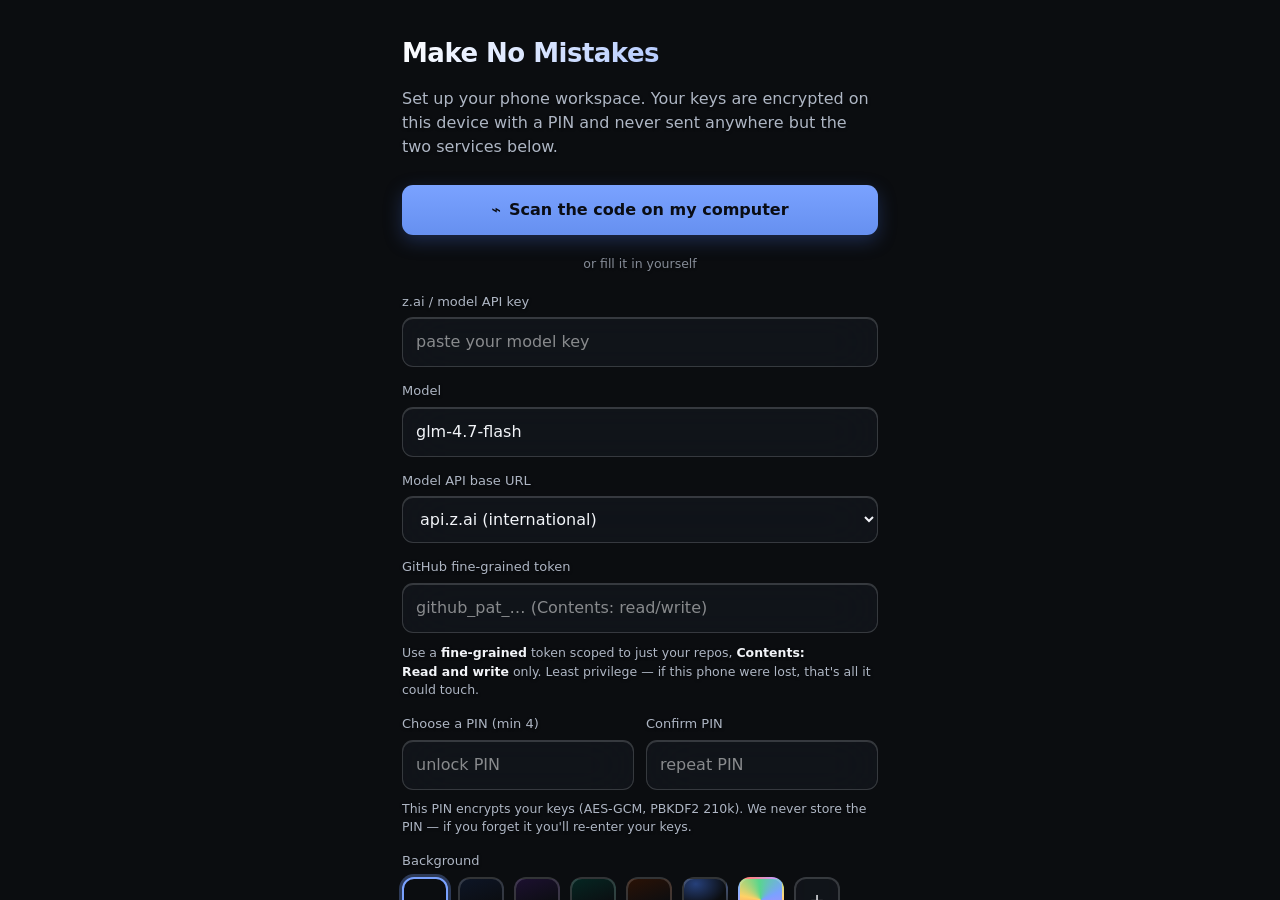
==== mobile/index.html @ 7c1af910 "Voice on the phone, where typing is worst The phone was the one device with no voice mode at all, an" ====
<!DOCTYPE html>
<html lang="en">
<head>
  <meta charset="utf-8" />
  <meta name="viewport" content="width=device-width, initial-scale=1, viewport-fit=cover, maximum-scale=1" />
  <!-- No theme-color: it tints the home-indicator strip a solid dark colour,
       which reads as a bar at the very bottom. Letting it default keeps that
       area transparent so the wallpaper/content shows there. -->
  <!-- Installed (standalone) on iOS: make the status bar transparent so the
       wallpaper flows under the Dynamic Island instead of leaving a dark bar.
       The top bar's own glass (with safe-area padding) sits behind the clock. -->
  <meta name="apple-mobile-web-app-capable" content="yes" />
  <meta name="mobile-web-app-capable" content="yes" />
  <meta name="apple-mobile-web-app-status-bar-style" content="black-translucent" />
  <!--
    SECURITY: this Content-Security-Policy is the app's outer wall.
      default-src 'none'      — nothing loads unless explicitly allowed below.
      script-src 'self'       — only our own bundled JS; no CDNs, no inline <script>.
      connect-src             — network is pinned to exactly the model API + GitHub.
                                A key-stealer would have nowhere to send anything.
      No 'unsafe-inline' for scripts, no 'unsafe-eval'.
    Keep connect-src in lockstep with the hosts the app actually talks to.
    The wss: entry is the speech-to-speech socket and is NOT covered by the
    https: one -- connect-src matches on scheme, so a WebSocket to a host
    already allowed over https is still blocked, and the failure arrives as
    a bare console error with no request in the network tab.
  -->
  <meta http-equiv="Content-Security-Policy" content="
    default-src 'none';
    script-src 'self';
    style-src 'self' 'unsafe-inline';
    img-src 'self' data:;
    font-src 'self';
    manifest-src 'self';
    connect-src https://api.github.com https://api.z.ai https://open.bigmodel.cn
                https://generativelanguage.googleapis.com
                wss://generativelanguage.googleapis.com;
    base-uri 'none';
    form-action 'none';
    frame-ancestors 'none';
  " />
  <meta name="referrer" content="no-referrer" />
  <!-- Which build this is. The deploy workflow rewrites the content with the
       commit it published, so "is my phone running the fix or a cached copy?"
       is a question you can answer by looking, instead of by guessing. A day
       was lost to that guess. -->
  <meta name="mnm-build" content="dev" />
  <link rel="manifest" href="manifest.webmanifest" />
  <link rel="icon" href="data:image/svg+xml,%3Csvg xmlns='http://www.w3.org/2000/svg' viewBox='0 0 32 32'%3E%3Crect width='32' height='32' rx='7' fill='%230b0d10'/%3E%3Cpath d='M8 21l4-10 4 7 4-7 4 10' fill='none' stroke='%237aa2ff' stroke-width='2.4' stroke-linecap='round' stroke-linejoin='round'/%3E%3C/svg%3E" />
  <link rel="apple-touch-icon" href="data:image/svg+xml,%3Csvg xmlns='http://www.w3.org/2000/svg' viewBox='0 0 32 32'%3E%3Crect width='32' height='32' rx='7' fill='%230b0d10'/%3E%3Cpath d='M8 21l4-10 4 7 4-7 4 10' fill='none' stroke='%237aa2ff' stroke-width='2.4' stroke-linecap='round' stroke-linejoin='round'/%3E%3C/svg%3E" />
  <link rel="stylesheet" href="style.css" />
  <title>Make No Mistakes</title>
</head>
<body>
  <div id="bg-layer" aria-hidden="true"></div>
  <div id="app">

    <!-- ===================== SETUP (first run) ===================== -->
    <section id="screen-setup" class="screen" hidden>
      <div class="pane">
        <h1 class="brand">Make&nbsp;No&nbsp;Mistakes</h1>
        <p class="sub">Set up your phone workspace. Your keys are encrypted on this device with a PIN and never sent anywhere but the two services below.</p>

        <!-- Scanning happens HERE, inside the app, on purpose. Following a
             QR link opens the browser instead, and on iOS a home-screen app
             has its own storage — so anything paired in the browser never
             reaches the installed app. -->
        <button id="btn-scan-setup" class="primary scan-cta" type="button">
          <span aria-hidden="true">⌁</span> Scan the code on my computer
        </button>
        <p class="hint scan-or">or fill it in yourself</p>

        <label class="field">
          <span>z.ai / model API key</span>
          <input id="in-model-key" type="password" autocomplete="off" autocapitalize="off" spellcheck="false" placeholder="paste your model key" />
        </label>
        <label class="field">
          <span>Model</span>
          <input id="in-model" type="text" autocomplete="off" spellcheck="false" placeholder="glm-4.7-flash" value="glm-4.7-flash" />
        </label>
        <label class="field">
          <span>Model API base URL</span>
          <select id="in-base-url">
            <option value="https://api.z.ai/api/paas/v4">api.z.ai (international)</option>
            <option value="https://open.bigmodel.cn/api/paas/v4">open.bigmodel.cn (mainland)</option>
          </select>
        </label>

        <label class="field">
          <span>GitHub fine-grained token</span>
          <input id="in-gh-token" type="password" autocomplete="off" autocapitalize="off" spellcheck="false" placeholder="github_pat_… (Contents: read/write)" />
          <small class="hint">Use a <b>fine-grained</b> token scoped to just your repos, <b>Contents: Read&nbsp;and&nbsp;write</b> only. Least privilege — if this phone were lost, that's all it could touch.</small>
        </label>

        <div class="pin-block">
          <label class="field">
            <span>Choose a PIN (min 4)</span>
            <input id="in-pin" type="password" inputmode="numeric" autocomplete="off" placeholder="unlock PIN" />
          </label>
          <label class="field">
            <span>Confirm PIN</span>
            <input id="in-pin2" type="password" inputmode="numeric" autocomplete="off" placeholder="repeat PIN" />
          </label>
        </div>
        <p class="hint">This PIN encrypts your keys (AES-GCM, PBKDF2 210k). We never store the PIN — if you forget it you'll re-enter your keys.</p>

        <div class="field">
          <span>Background</span>
          <div id="setup-bg" class="bg-picker"></div>
        </div>

        <button id="btn-save-setup" class="primary">Encrypt &amp; continue</button>
        <p id="setup-error" class="error" role="alert"></p>
      </div>
    </section>

    <!-- ===================== UNLOCK ===================== -->
    <section id="screen-unlock" class="screen" hidden>
      <div class="pane center">
        <h1 class="brand">Locked</h1>
        <p class="sub">Enter your PIN to decrypt your workspace.</p>
        <label class="field">
          <input id="in-unlock-pin" type="password" inputmode="numeric" autocomplete="off" placeholder="PIN" autofocus />
        </label>
        <button id="btn-unlock" class="primary">Unlock</button>
        <p id="unlock-error" class="error" role="alert"></p>
        <button id="btn-reset" class="link danger">Forgot PIN — reset workspace</button>
      </div>
    </section>

    <!-- ===================== REPO PICKER ===================== -->
    <!-- Reached either as the very first screen after unlock (sync off — there's
         nothing else to show), or via "＋ New chat" from the chat list (sync on
         — picking a repo here always starts a FRESH chat; existing chats are
         resumed from the list, never by re-picking a repo). -->
    <section id="screen-repo" class="screen" hidden>
      <header class="bar">
        <button id="btn-repo-back" class="icon-btn" title="Your chats" hidden>‹</button>
        <span class="bar-title">Choose a repository</span>
        <button id="btn-repo-settings" class="icon-btn" title="Settings">⚙</button>
        <button id="btn-repo-lock" class="icon-btn" title="Lock">🔒</button>
      </header>
      <div class="pane scroll">
        <p class="sub" id="repo-whoami"></p>

        <div class="new-repo">
          <h3>Start a fresh repo</h3>
          <div class="row">
            <input id="in-new-repo" type="text" placeholder="new-repo-name" spellcheck="false" />
            <label class="chk"><input id="in-new-private" type="checkbox" checked /> private</label>
          </div>
          <button id="btn-create-repo" class="ghost">Create &amp; open</button>
        </div>

        <div class="repo-list-head">
          <span class="section-label">Or open an existing one</span>
          <div class="row">
            <input id="in-repo-filter" type="text" placeholder="filter repos…" spellcheck="false" />
            <button id="btn-repo-refresh" class="ghost">Refresh</button>
          </div>
        </div>
        <ul id="repo-list" class="repo-list"></ul>
        <p id="repo-error" class="error" role="alert"></p>
      </div>
    </section>

    <!-- ===================== YOUR CHATS (synced hub) ===================== -->
    <!-- The top-level screen once sync is on: every chat you have, from every
         repo, on every device — the phone mirrors the desktop's sidebar. No
         "pick a repo first": that's only for starting something new. -->
    <section id="screen-chats" class="screen" hidden>
      <header class="bar">
        <span class="bar-title">Your chats</span>
        <button id="btn-chats-new" class="icon-btn" title="New chat">＋</button>
        <button id="btn-chats-settings" class="icon-btn" title="Settings">⚙</button>
        <button id="btn-chats-lock" class="icon-btn" title="Lock">🔒</button>
      </header>
      <div class="pane scroll">
        <p class="sub">Encrypted and synced across your devices. Chats in a GitHub repo can be
          picked up here; ones marked <b>on your computer</b> are a project this phone
          can't reach, so they're synced to read, not to continue.</p>
        <ul id="chats-list" class="repo-list"></ul>
        <p id="chats-error" class="error" role="alert"></p>
      </div>
    </section>

    <!-- ===================== CHAT ===================== -->
    <section id="screen-chat" class="screen" hidden>
      <header class="bar">
        <button id="btn-back-repo" class="icon-btn" title="Back">‹</button>
        <span class="bar-title" id="chat-repo-name">repo</span>
        <button id="btn-chat-settings" class="icon-btn" title="Settings">⚙</button>
        <button id="btn-chat-lock" class="icon-btn" title="Lock">🔒</button>
      </header>

      <div id="messages" class="messages"></div>
      <button id="btn-to-bottom" class="to-bottom" type="button" title="Jump to latest" hidden>↓</button>

      <div id="composer-dock">
        <!-- Settling the accessory-bar gap on the device instead of by
             screenshot. iOS reports nothing about that bar, so the allowance
             under it has been guessed twice and shipped twice; this is the same
             number, adjustable, and shown at the one moment it can be judged --
             while the keyboard is up and the bar is actually drawn. Off unless
             switched on in Settings. -->
        <div id="kb-calibrate" class="kb-calibrate" hidden>
          <button id="kb-cal-down" type="button" title="Move the composer down">−</button>
          <span id="kb-cal-val" class="mono">44px</span>
          <button id="kb-cal-up" type="button" title="Move the composer up">+</button>
          <button id="kb-cal-done" type="button" class="kb-cal-done">Done</button>
        </div>
        <div id="attach-chips" class="attach-chips" hidden></div>
        <div id="ctx-foot" class="ctx-foot">
          <button id="btn-ctx" class="ctx-usage" type="button" title="Context usage">
            <svg class="token-donut" viewBox="0 0 36 36" aria-hidden="true">
              <path class="donut-bg" d="M18 2.0845 a 15.9155 15.9155 0 0 1 0 31.831 a 15.9155 15.9155 0 0 1 0 -31.831" />
              <path class="donut-segment" id="token-segment" stroke-dasharray="0, 100" d="M18 2.0845 a 15.9155 15.9155 0 0 1 0 31.831 a 15.9155 15.9155 0 0 1 0 -31.831" />
            </svg>
            <span id="token-text">0%</span>
          </button>
          <button id="btn-compact" class="ctx-compact" type="button" title="Summarise older history now">Compact</button>
        </div>
        <form id="composer" class="composer">
          <button id="btn-attach" class="attach-btn" type="button" title="Attach repo files">＋</button>
          <!-- A textarea, deliberately. iOS draws its form accessory bar (the
               prev/next chevrons and Done) above the keyboard for form controls,
               and this was swapped for a contenteditable div to escape it. On
               the device the bar was still drawn: the diagnostics recorded
               visual h 449 and --kb 344 both before and after, unchanged, and
               the chevrons appeared greyed out — iOS knows there is nothing to
               navigate to and draws the bar regardless. There is no web API for
               this; every published "fix" is either an inputmode hack that does
               not apply to contenteditable, or native code overriding
               inputAccessoryView on the web view, which a PWA cannot reach.
               So: keep the real form control, which is better at dictation,
               VoiceOver, undo and autocorrect, and leave the 44px spent. -->
          <textarea id="in-prompt" rows="1" placeholder="Message the agent…" autocomplete="off"></textarea>
          <button id="btn-voice" class="attach-btn voice-btn" type="button"
                  title="Talk to it" aria-label="Talk to it" hidden>🎙</button>
          <button id="btn-send" class="send" type="submit" title="Send">▲</button>
          <button id="btn-stop" class="send stop" type="button" title="Stop" hidden>■</button>
        </form>
      </div>
    </section>

    <!-- ===================== VOICE ===================== -->
    <!-- Foreground only, and it says so. iOS gives web content no background
         execution, so a live session ends when the app does -- exactly like a
         turn does today. See CLAUDE.md; there is no web API for this. -->
    <div id="voice-backdrop" class="voice-backdrop" hidden>
      <div class="voice-sheet">
        <div id="voice-orb" class="voice-orb"></div>
        <div id="voice-status" class="voice-status">Connecting…</div>
        <div id="voice-caption" class="voice-caption"></div>
        <div class="voice-actions">
          <button id="voice-mute" class="btn" type="button" aria-pressed="false">Mute</button>
          <button id="voice-end" class="btn btn-danger" type="button">End</button>
        </div>
      </div>
    </div>

    <!-- ===================== PAIRING SCANNER ===================== -->
    <div id="scan-backdrop" class="scan-backdrop" hidden>
      <video id="scan-video" playsinline muted autoplay></video>
      <div class="scan-frame" aria-hidden="true"></div>
      <div class="scan-bar">
        <p id="scan-status">Point at the QR code on your computer.</p>
        <button id="scan-cancel" class="ghost" type="button">Cancel</button>
      </div>
    </div>

    <!-- ===================== WRITE CONFIRM DIALOG ===================== -->
    <div id="confirm-backdrop" class="backdrop" hidden>
      <div class="dialog" role="dialog" aria-modal="true" aria-labelledby="confirm-title">
        <h3 id="confirm-title">Commit change?</h3>
        <p id="confirm-path" class="mono"></p>
        <pre id="confirm-preview" class="preview"></pre>
        <div class="dialog-actions">
          <button id="btn-confirm-no" class="ghost">Cancel</button>
          <button id="btn-confirm-yes" class="primary">Commit</button>
        </div>
      </div>
    </div>

    <!-- ===================== FILE PICKER (attach) ===================== -->
    <div id="filepick-backdrop" class="backdrop" hidden>
      <div class="dialog" role="dialog" aria-modal="true" aria-labelledby="filepick-title">
        <h3 id="filepick-title">Attach files</h3>
        <button id="filepick-upload" class="ghost" type="button" style="width:100%">📷 Upload from phone</button>
        <input id="filepick-input" type="file" multiple hidden
          accept="image/*,text/*,.md,.js,.ts,.jsx,.tsx,.json,.py,.css,.html,.yml,.yaml,.go,.rs,.java,.c,.cpp,.h,.sh,.txt,.csv" />
        <div class="section-label" style="margin:14px 0 6px">Or from this repo</div>
        <input id="filepick-search" class="setting-input" placeholder="Search files…" spellcheck="false" autocapitalize="off" autocomplete="off" />
        <div id="filepick-list" class="filepick-list"></div>
        <div class="dialog-actions">
          <button id="filepick-done" class="primary">Done</button>
        </div>
      </div>
    </div>

    <!-- ===================== SETTINGS SHEET ===================== -->
    <div id="settings-backdrop" class="backdrop" hidden>
      <div class="dialog" role="dialog" aria-modal="true" aria-labelledby="settings-title">
        <h3 id="settings-title">Settings</h3>
        <div class="settings-scroll">
          <div class="setting-block">
            <label class="setting-label" for="set-autolock">Auto-lock</label>
            <select id="set-autolock" class="setting-input">
              <option value="0">Never</option>
              <option value="1">After 1 minute</option>
              <option value="5">After 5 minutes</option>
              <option value="15">After 15 minutes</option>
              <option value="60">After 1 hour</option>
            </select>
            <span class="setting-hint">Locks and asks for your PIN after this much inactivity. Leaving to the Home Screen no longer locks instantly, and your conversation is saved.</span>
          </div>

          <div class="setting-block toggle-row">
            <div><label class="setting-label" for="set-keepsignedin">Keep me signed in</label>
              <span class="setting-hint">Skip the PIN on this device. Convenient, but anyone who can unlock your phone can open the app. Your keys stay encrypted at rest.</span></div>
            <input id="set-keepsignedin" type="checkbox" class="toggle" />
          </div>

          <!-- Filled from the APIs paired over from the desktop. Hidden until
               there is more than one, so a phone with a single API is not shown
               a menu of one. -->
          <div class="setting-block" id="set-provider-block" hidden>
            <label class="setting-label" for="set-provider">API</label>
            <select id="set-provider" class="setting-input"></select>
            <p class="setting-hint">Scan the QR on your computer again to add
               APIs you have set up since.</p>
          </div>

          <div class="setting-block">
            <label class="setting-label" for="set-model">Model</label>
            <input id="set-model" class="setting-input" list="model-list" spellcheck="false" autocapitalize="off" placeholder="glm-4.7-flash" />
            <datalist id="model-list">
              <option value="glm-4.7-flash"></option>
              <option value="glm-4.6v-flash"></option>
              <option value="glm-4.6"></option>
              <option value="glm-4.5"></option>
              <option value="glm-4.5-air"></option>
            </datalist>
            <span class="setting-hint">glm-4.7-flash is the free coding model; glm-4.6v-flash is the free vision model.</span>
          </div>

          <div class="setting-block">
            <label class="setting-label">Thinking</label>
            <div class="seg" id="set-thinking" role="radiogroup" aria-label="Thinking effort">
              <button type="button" data-v="low" role="radio">Low</button>
              <button type="button" data-v="medium" role="radio" class="on">Medium</button>
              <button type="button" data-v="high" role="radio">High</button>
              <button type="button" data-v="max" role="radio">Max</button>
            </div>
            <span class="setting-hint">Higher = more careful, slower answers. Max also re-reviews its own changes.</span>
          </div>

          <div class="setting-block toggle-row">
            <div><label class="setting-label" for="set-plan">Plan mode</label>
              <span class="setting-hint">Propose a numbered plan and wait for your approval before editing anything.</span></div>
            <input id="set-plan" type="checkbox" class="toggle" />
          </div>

          <div class="setting-block toggle-row">
            <div><label class="setting-label" for="set-subagents">Sub-agents</label>
              <span class="setting-hint">Let the agent delegate self-contained chunks to focused sub-agents (they run one after another).</span></div>
            <input id="set-subagents" type="checkbox" class="toggle" checked />
          </div>

          <div class="setting-block toggle-row">
            <div><label class="setting-label" for="set-confirm">Confirm every commit</label>
              <span class="setting-hint">Ask before the agent writes each file. Off = it commits automatically.</span></div>
            <input id="set-confirm" type="checkbox" class="toggle" checked />
          </div>

          <div class="setting-block toggle-row">
            <div><label class="setting-label" for="set-haptics">Haptics</label>
              <span class="setting-hint">A short tap when a reply lands, a commit goes through, or something is copied.</span></div>
            <input id="set-haptics" type="checkbox" class="toggle" checked />
          </div>

          <div class="setting-block toggle-row">
            <div><label class="setting-label" for="set-sync">Sync chats across devices</label>
              <span class="setting-hint">Every chat, from every repo, in one encrypted private GitHub
                repository — protected by a sync passphrase, so you can pick up any of them on your
                phone, computer, or any device. GitHub only ever sees ciphertext.</span></div>
            <input id="set-sync" type="checkbox" class="toggle" />
          </div>
          <div class="setting-block" id="set-sync-pass-row" hidden>
            <button id="btn-change-syncpass" class="ghost" type="button" style="width:100%">Change sync passphrase</button>
          </div>

          <!-- Which build is running, and what this phone reports about its
               own screen. Everything about the keyboard and the safe areas is
               invisible to a desktop browser, so without this the only way to
               diagnose it is to guess and ship again. -->
          <div class="setting-block">
            <label class="setting-label">This build</label>
            <div id="set-diag" class="diag mono"></div>
            <button id="btn-copy-diag" class="ghost" type="button" style="width:100%">Copy diagnostics</button>
          </div>

          <!-- The gap under the composer, settled on the device. iOS reports
               nothing about its accessory bar, so this cannot be measured from
               the page and has twice been guessed and shipped. -->
          <div class="setting-block row">
            <div><label class="setting-label" for="set-kb-cal">Adjust composer height</label>
              <span class="hint">Puts − and + on the composer while the keyboard
                is up, to set the gap left for iOS's row of chevrons. Only that
                moment shows whether it is right.</span></div>
            <input id="set-kb-cal" type="checkbox" class="toggle" />
          </div>

          <div class="setting-block">
            <label class="setting-label">Background</label>
            <div id="settings-bg" class="bg-picker"></div>
          </div>
        </div>
        <div class="dialog-actions">
          <button id="btn-settings-lock" class="ghost">Lock</button>
          <button id="btn-settings-done" class="primary">Done</button>
        </div>
      </div>
    </div>

    <!-- ===================== SYNC PASSPHRASE SHEET ===================== -->
    <div id="syncpass-backdrop" class="backdrop" hidden>
      <div class="dialog" role="dialog" aria-modal="true" aria-labelledby="syncpass-title">
        <h3 id="syncpass-title">Sync passphrase</h3>
        <p class="hint">This passphrase encrypts your synced chats. Enter the <b>same</b> passphrase on
          every device you want to sync. It's never sent to GitHub or stored in plain text — if you
          forget it, you can set a new one, but existing synced chats stay locked.</p>
        <label class="field">
          <span>Sync passphrase (min 6)</span>
          <input id="in-syncpass" type="password" autocomplete="off" autocapitalize="off" spellcheck="false" placeholder="passphrase" />
        </label>
        <label class="field">
          <span>Confirm passphrase</span>
          <input id="in-syncpass2" type="password" autocomplete="off" autocapitalize="off" spellcheck="false" placeholder="repeat passphrase" />
        </label>
        <p id="syncpass-error" class="error" role="alert"></p>
        <div class="dialog-actions">
          <button id="btn-syncpass-cancel" class="ghost">Cancel</button>
          <button id="btn-syncpass-save" class="primary">Save</button>
        </div>
      </div>
    </div>

    <div id="toast" class="toast" hidden></div>
  </div>

  <script src="agent-core.js"></script>
  <script src="app.js"></script>
</body>
</html>
---- mobile/style.css ----
/* Make No Mistakes — mobile. Dark, premium, phone-first. No external assets.
 *
 * Surfaces are translucent "liquid glass": a semi-transparent tint + a heavy
 * backdrop blur + saturation, so a custom wallpaper shows through (softly
 * blurred) instead of being hidden behind opaque panels. The background image
 * is NOT darkened — the glass provides text contrast, not a dimming scrim. */
:root {
  --bg: #0b0d10;
  --text: #f2f4f8;
  --muted: #aeb6c4;
  --accent: #7aa2ff;
  --accent-dim: #3b4f80;
  --danger: #ff6b6b;
  --ok: #58d68d;
  --radius: 16px;
  --radius-sm: 11px;
  /* glass system */
  --glass: rgba(30, 34, 44, 0.36);
  --glass-strong: rgba(20, 23, 30, 0.62);
  --glass-brd: rgba(255, 255, 255, 0.16);
  --glass-hi: inset 0 1px 0 rgba(255, 255, 255, 0.16);
  --blur: saturate(170%) blur(26px);
  --blur-strong: saturate(180%) blur(34px);
  --font: -apple-system, BlinkMacSystemFont, "Segoe UI", Roboto, system-ui, sans-serif;
  --mono: ui-monospace, "SF Mono", "Cascadia Code", Menlo, Consolas, monospace;
}
/* The safe-area insets, routed through variables instead of being read from
   env() at each use site. Two reasons. Every layout bug at the top and bottom
   of this app has been inset-dependent, and env() reports 0 in every headless
   browser — so nothing about them could be tested, and each fix was guesswork
   checked by screenshot. A test can override these. And it keeps the handful
   of places that have to agree about an inset reading from one source. */
:root {
  --safe-t: env(safe-area-inset-top);
  --safe-b: env(safe-area-inset-bottom);
}
* { box-sizing: border-box; -webkit-tap-highlight-color: transparent; }
html, body {
  margin: 0; height: 100%;
  background: var(--bg); color: var(--text);
  font-family: var(--font); font-size: 16px; line-height: 1.5;
  overscroll-behavior: none;
}
/* THE BOTTOM OF THE SCREEN, in an installed iOS PWA with a black-translucent
   status bar. Two different things go wrong down there and they need two
   different fixes — conflating them is how this got broken twice.
   In this mode iOS keeps the layout viewport its normal height (screen minus
   status bar) but positions it at the very top of the screen. The bottom
   safe-area-inset-top pixels of the glass are therefore OUTSIDE the layout
   viewport. Consequences:
     1. A flat strip of --bg shows there, because nothing lays out that far
        down. Only the canvas background reaches it, and only when <html> is
        tall enough to have one — hence the min-height below.
     2. position:fixed;inset:0 does NOT cover it. Fixed positioning resolves
        against the layout viewport, which stops short. So the wallpaper ends
        above the screen bottom even once the strip is no longer grey — that
        is the separate #bg-layer rule further down.
   The min-height is the old fix and it is correct; what was wrong with it was
   that it also made the document SCROLLABLE by exactly that many pixels, and
   iOS used them — sliding the page up (the band came back, same height, which
   was the tell) and shoving the whole UI up whenever the composer was focused.
   overflow:hidden keeps the height and takes away the scroll. */
html {
  overflow: hidden;
  min-height: calc(100% + var(--safe-t));
}
/* html.kb-open used to live here, dropping that extra inset while a field was
   focused so iOS had nothing to scroll. It is gone, because the device says it
   is the only thing that moves on focus and moving is the bug now:

     scrollY moved:     0px
     visual top moved:  0px
     html height moved: 59px      <- exactly --safe-t, i.e. this rule

   Nothing scrolls any more, so there is nothing for it to prevent — but the
   wallpaper is painted into this box (see applyBg), sized `cover`, so taking
   59px off it re-solves the scale and the whole background jumps. That is the
   flash. The height stays put now.
   If the scroll it was guarding against comes back, the diagnostics will say
   so in that same block, and the fix is to get the composer clear of the
   keyboard BEFORE iOS decides to scroll — not to resize this box again. */
/* Nothing in this app should ever scroll the document — the only scroller is
   .messages. Pinning body as well means no amount of overflow can move it. */
body { position: fixed; inset: 0; width: 100%; overflow: hidden; }
/* Fill the whole screen (incl. both safe areas under black-translucent) by
   pinning the app to the viewport exactly like #bg-layer — height:100% doesn't
   cover the bottom inset in an installed iOS PWA, which left a dark band. */
#app { position: fixed; inset: 0; z-index: 1; }
.screen { height: 100%; display: flex; flex-direction: column; position: relative; }
.screen[hidden] { display: none; }
button, input, textarea, select { font: inherit; color: inherit; }
button { cursor: pointer; border: none; background: none; }
/* class selectors (e.g. .send { display:grid }) outrank the UA [hidden] rule,
   so make hidden win explicitly — otherwise send + stop both show. */
[hidden] { display: none !important; }

/* The wallpaper is painted by exactly ONE thing: the root canvas.
   This layer stays for the plain-colour default and as a positioned slot, but
   applyBg() deliberately leaves it empty whenever there is a wallpaper.
   Why one painter: in an installed iOS PWA with a black-translucent status bar
   the layout viewport is shorter than the screen, and a position:fixed element
   cannot paint the strip of glass below it — pushing this layer's bottom past
   the viewport was tried and did nothing. Only the canvas reaches down there.
   So the canvas has to paint the strip, and if anything else painted the same
   image over the viewport as well, the two boxes would scale `cover`
   differently and meet in a visible line. That line was the "gradient ends
   above the bottom of the screen" seam. One painter, one box, no seam that
   two numbers have to be kept in agreement to avoid. */
#bg-layer {
  position: fixed; inset: 0; z-index: 0; pointer-events: none;
  background-size: cover; background-position: center;
}
/* With a wallpaper up, body must not paint over the canvas — it is pinned to
   the viewport, so its opaque --bg would hide the canvas everywhere except the
   strip, which is precisely the two-painter split described above. */
body.has-bg { background: transparent; }

/* A reusable glass helper. */
.glass, .dialog, .toast,
.field input, .field select, .row input, .composer textarea,
.repo-list li, .tool-head, button.ghost, .swatch.upload,
.bubble.assistant, pre.code, pre.tool-out, .preview {
  -webkit-backdrop-filter: var(--blur); backdrop-filter: var(--blur);
}

/* ---------- light background: adapt for contrast ---------- */
/* When the chosen wallpaper/colour is light, flip to dark text + light glass
   so everything stays readable (JS adds body.light-bg). */
body.light-bg {
  --text: #12151b;
  --muted: #495264;
  --glass: rgba(255, 255, 255, 0.52);
  --glass-strong: rgba(255, 255, 255, 0.76);
  --glass-brd: rgba(0, 0, 0, 0.12);
  --glass-hi: inset 0 1px 0 rgba(255, 255, 255, 0.7);
}
body.light-bg .brand {
  background: linear-gradient(120deg, #1a2233, #3b62c4);
  -webkit-background-clip: text; background-clip: text; -webkit-text-fill-color: transparent;
}
body.light-bg ::placeholder { color: rgba(0, 0, 0, 0.42); }
body.light-bg .icon-btn { color: #12151b; }
body.light-bg .icon-btn:active { background: rgba(0, 0, 0, 0.08); }
body.light-bg .bubble.assistant, body.light-bg .tool-head { color: #12151b; }
body.light-bg .tool-head { color: #495264; }
body.light-bg pre.code, body.light-bg pre.tool-out, body.light-bg .preview {
  background: rgba(255, 255, 255, 0.62); color: #12151b;
}
body.light-bg .toggle { background: rgba(0, 0, 0, 0.18); }
body.light-bg .chip button { background: rgba(0, 0, 0, 0.1); color: #333; }
body.light-bg .status { color: #274690; }
body.light-bg .error { color: #b3261e; }
/* bare-on-wallpaper text: swap the dark halo for a light one */
body.light-bg .sub, body.light-bg .hint, body.light-bg .section-label,
body.light-bg .bar-title, body.light-bg .field > span, body.light-bg .setting-label,
body.light-bg .setting-hint, body.light-bg .new-repo h3, body.light-bg .bubble.system,
body.light-bg .status, body.light-bg .auto-commit, body.light-bg .error {
  text-shadow: 0 1px 2px rgba(255, 255, 255, 0.7);
}
body.light-bg .bar {
  background: linear-gradient(to bottom, rgba(244,246,250,.72), rgba(244,246,250,.3) 55%, transparent);
}
body.light-bg #composer-dock::before {
  background: linear-gradient(to top, rgba(244,246,250,.66), rgba(244,246,250,.32) 55%, transparent);
}

/* ---------- panes / setup / unlock ---------- */
.pane {
  flex: 1; overflow-y: auto;
  padding: max(28px, var(--safe-t)) 22px calc(28px + var(--safe-b));
  display: flex; flex-direction: column; gap: 14px;
  width: 100%; max-width: 520px; margin: 0 auto;
}
.pane.center { justify-content: center; }
.pane.scroll { gap: 12px; }
.brand {
  font-size: 26px; font-weight: 700; letter-spacing: -0.02em; margin: 6px 0 0;
  background: linear-gradient(120deg, #fff, var(--accent));
  -webkit-background-clip: text; background-clip: text; -webkit-text-fill-color: transparent;
}
/* Bare-on-wallpaper text gets a soft shadow so it stays legible on any image. */
.sub, .hint, .section-label, .bar-title, .field > span, .setting-label {
  text-shadow: 0 1px 3px rgba(0, 0, 0, 0.55);
}
.sub { color: var(--muted); margin: 0 0 6px; }
.hint { color: var(--muted); font-size: 12.5px; margin: -4px 0 0; }
.hint b { color: var(--text); font-weight: 600; }
small.hint { display: block; margin-top: 5px; }

.field { display: flex; flex-direction: column; gap: 6px; }
.field > span { font-size: 13px; color: var(--muted); }
.field input, .field select, .row input {
  background: var(--glass); border: 1px solid var(--glass-brd); color: var(--text);
  box-shadow: var(--glass-hi); border-radius: var(--radius-sm); padding: 12px 13px; width: 100%;
  transition: border-color .15s ease, box-shadow .15s ease;
}
::placeholder { color: rgba(255, 255, 255, 0.5); }
.field input:focus, .field select:focus, .row input:focus {
  outline: none; border-color: var(--accent); box-shadow: 0 0 0 3px rgba(122,162,255,.22), var(--glass-hi);
}
.pin-block { display: grid; grid-template-columns: 1fr 1fr; gap: 12px; }

button.primary {
  background: linear-gradient(180deg, var(--accent), #6690f0);
  color: #0a0d14; font-weight: 650; border-radius: var(--radius-sm);
  padding: 13px 16px; margin-top: 6px; box-shadow: 0 6px 18px rgba(60, 96, 190, 0.35);
  transition: transform .12s ease, filter .12s ease;
}
button.primary:active { transform: translateY(1px); filter: brightness(1.05); }
button.ghost {
  background: var(--glass); border: 1px solid var(--glass-brd); color: var(--text);
  box-shadow: var(--glass-hi); border-radius: var(--radius-sm); padding: 11px 14px;
}
button.ghost:active { background: var(--glass-strong); }
button.link { color: var(--muted); text-decoration: underline; font-size: 13px; padding: 8px; }
button.link.danger { color: var(--danger); }
.error { color: #ff9d9d; font-size: 13.5px; margin: 4px 0 0; min-height: 1em; text-shadow: 0 1px 3px rgba(0,0,0,.55); }

/* ---------- top bar ---------- */
/* No box — just a soft gradient scrim that fades content passing under it and
   keeps the title/status text legible over the wallpaper. */
.bar {
  display: flex; align-items: center; gap: 10px;
  padding: max(10px, var(--safe-t)) 14px 16px;
  background: linear-gradient(to bottom, rgba(6,8,12,.66) 0, rgba(6,8,12,.24) 55%, transparent 100%);
  position: sticky; top: 0; z-index: 5;
}
.bar-title { font-weight: 600; font-size: 15px; flex: 1; overflow: hidden; text-overflow: ellipsis; white-space: nowrap; }
.icon-btn { font-size: 18px; padding: 6px 8px; border-radius: 9px; color: var(--text); opacity: .9; }
.icon-btn:active { background: rgba(255, 255, 255, 0.12); }
#btn-back-repo { font-size: 26px; line-height: 1; padding: 2px 6px; }
.chk { display: inline-flex; align-items: center; gap: 6px; font-size: 13px; color: var(--muted); }
.chk input { accent-color: var(--accent); width: 16px; height: 16px; }
.auto-commit { white-space: nowrap; text-shadow: 0 1px 3px rgba(0,0,0,.55); }

/* ---------- repo picker ---------- */
.row { display: flex; gap: 8px; align-items: center; }
.row input { flex: 1; }
.repo-list { list-style: none; margin: 4px 0; padding: 0; display: flex; flex-direction: column; gap: 8px; }
.repo-list li {
  background: var(--glass); border: 1px solid var(--glass-brd); box-shadow: var(--glass-hi);
  border-radius: var(--radius-sm); padding: 14px 15px; font-size: 14.5px;
  transition: border-color .12s, background .12s, transform .1s;
}
.repo-list li:active { background: var(--glass-strong); border-color: var(--accent); transform: scale(.99); }
.repo-list li.muted, .muted { color: var(--muted); }
/* chat-history rows: title + meta on the left, a delete button on the right */
.repo-list li.chat-row { display: flex; align-items: center; gap: 8px; padding: 0; overflow: hidden; }
.chat-row-main { flex: 1; min-width: 0; padding: 12px 4px 12px 15px; cursor: pointer; }
.chat-row-title { font-size: 14.5px; font-weight: 600; overflow: hidden; text-overflow: ellipsis; white-space: nowrap; }
.chat-row-meta { font-size: 12px; color: var(--muted); margin-top: 3px; overflow: hidden; text-overflow: ellipsis; white-space: nowrap; }
/* A chat whose project isn't a GitHub repo: readable here, but the agent has
   nothing to act on, so it can't be continued from the phone. Dimmed and
   labelled so it doesn't look like one that works. */
.chat-row-local .chat-row-title, .chat-row-local .chat-row-meta { opacity: .62; }
.chat-row-tag {
  margin-right: 7px; padding: 1px 7px; border-radius: 999px;
  font-size: 10.5px; font-weight: 600; letter-spacing: .02em;
  vertical-align: 1px; color: var(--muted);
  background: rgba(255,255,255,.09); border: 1px solid var(--glass-brd);
}
.chat-row-del { padding: 12px 15px; font-size: 16px; color: var(--muted); background: none; align-self: stretch; }
.chat-row-del:active { color: var(--danger, #ff6b6b); background: rgba(255,255,255,.08); }
.new-repo { margin-top: 4px; display: flex; flex-direction: column; gap: 10px; }
.new-repo h3 { margin: 0; font-size: 14px; color: var(--muted); font-weight: 600; text-shadow: 0 1px 3px rgba(0,0,0,.55); }
.repo-list-head { margin-top: 20px; padding-top: 16px; border-top: 1px solid rgba(255,255,255,.12); display: flex; flex-direction: column; gap: 8px; }
.section-label { font-size: 12px; color: var(--muted); text-transform: uppercase; letter-spacing: .04em; }

/* ---------- background picker ---------- */
.bg-picker { display: flex; flex-wrap: wrap; gap: 10px; }
.swatch {
  width: 46px; height: 46px; border-radius: 12px; border: 2px solid var(--glass-brd);
  cursor: pointer; position: relative; overflow: hidden; padding: 0;
  display: grid; place-items: center; transition: border-color .12s, box-shadow .12s, transform .1s;
}
.swatch:active { transform: scale(.94); }
.swatch.sel { border-color: var(--accent); box-shadow: 0 0 0 3px rgba(122,162,255,.3); }
.swatch.color-pick { background: conic-gradient(from 210deg, #ff6b6b, #ffd166, #58d68d, #7aa2ff, #b48cff, #ff6b6b); }
.swatch.color-pick input[type="color"] { position: absolute; inset: -4px; width: calc(100% + 8px); height: calc(100% + 8px); border: none; padding: 0; background: none; opacity: 0; cursor: pointer; }
.swatch.upload { background: var(--glass); color: var(--text); font-size: 22px; line-height: 1; }
.setting-block { margin: 2px 0 4px; }
.setting-label { display: block; font-size: 13px; color: var(--muted); margin-bottom: 10px; }
.setting-hint { display: block; font-size: 12px; color: var(--muted); margin-top: 6px; }
.settings-scroll { max-height: min(64vh, 560px); overflow-y: auto; display: flex; flex-direction: column; gap: 16px; padding-right: 2px; }
.setting-input {
  width: 100%; background: var(--glass); border: 1px solid var(--glass-brd); box-shadow: var(--glass-hi);
  color: var(--text); border-radius: var(--radius-sm); padding: 11px 13px;
}
.setting-input:focus { outline: none; border-color: var(--accent); box-shadow: 0 0 0 3px rgba(122,162,255,.2); }
/* segmented control (thinking) */
.seg { display: flex; gap: 4px; background: var(--glass); border: 1px solid var(--glass-brd); box-shadow: var(--glass-hi); border-radius: 12px; padding: 4px; }
.seg button { flex: 1; padding: 8px 4px; border-radius: 9px; color: var(--muted); font-size: 13px; font-weight: 600; transition: background .12s, color .12s; }
.seg button.on { background: linear-gradient(180deg, var(--accent), #6690f0); color: #0a0d14; }
/* toggle */
.toggle-row { display: flex; align-items: center; gap: 14px; }
.toggle-row > div { flex: 1; }
.toggle-row .setting-label { margin-bottom: 2px; }
.toggle { -webkit-appearance: none; appearance: none; flex: none; width: 46px; height: 28px; border-radius: 999px;
  background: rgba(255,255,255,.16); border: 1px solid var(--glass-brd); position: relative; transition: background .15s; cursor: pointer; }
.toggle::after { content: ""; position: absolute; top: 2px; left: 2px; width: 22px; height: 22px; border-radius: 50%; background: #fff; transition: transform .15s; box-shadow: 0 1px 3px rgba(0,0,0,.4); }
.toggle:checked { background: var(--accent); }
.toggle:checked::after { transform: translateX(18px); }

/* ---------- messages ---------- */
/* The scroll area fills the whole screen; the bar and composer overlay it, so
   content scrolls behind their gradient scrims and fades. Top/bottom padding
   (set in JS to match the real bar/dock heights) keeps content clear of them. */
/* Pin the chat's bar / scroll area / composer to the viewport (fixed, like
   #bg-layer) so they reliably fill the screen incl. both safe areas — and are
   hidden with the screen when it isn't shown. */
#screen-chat .bar { position: fixed; top: 0; left: 0; right: 0; }
#screen-chat .messages {
  position: fixed; inset: 0; overflow-y: auto;
  padding: 16px 14px 8px;
  /* Clearing the composer means clearing the dock AND the lift: this box is
     fixed;inset:0, so it spans the part of the screen the keyboard covers.
     In CSS rather than JS because it was JS, and JS only ran it on some of the
     events that change --kb -- so a keyboard's worth of chat ended up sitting
     under the composer, showing through iOS's translucent accessory bar in
     slices. A calc cannot be out of date. */
  padding-bottom: calc(var(--dock-h, 84px) + var(--kb, 0px) + 6px);
  display: flex; flex-direction: column; gap: 10px;
  -webkit-overflow-scrolling: touch;
}
/* --kb is how much of the screen the on-screen keyboard covers, measured from
   visualViewport (see trackKeyboard). The document can't scroll any more, so
   the dock has to lift itself over the keyboard rather than being shoved there
   by the browser. --kb is 0 whenever the keyboard is down, which is also the
   fallback if visualViewport is missing. */
#composer-dock {
  position: fixed; left: 0; right: 0; bottom: var(--kb, 0px); z-index: 5;
  /* The home indicator is behind the keyboard while it's open, so its inset
     stops applying — otherwise there's a dead gap above the keys. */
  padding-bottom: max(0px, calc(var(--safe-b) - var(--kb, 0px)));
}
/* The scrim runs to the bottom of the SCREEN, not the bottom of the dock.
   position:fixed rather than absolute is the whole point: as a child of the
   dock it rode up with it, so while the keyboard was open the gradient stopped
   at the top of iOS's accessory bar and simply ended, mid-screen. That bar is
   translucent — app content shows through it — so what appeared behind it was
   whatever chat happened to be there, sliced off at a hard horizontal line.
   Pinning the scrim to the viewport puts the gradient behind the bar instead.

   It used to stop at the top of the home-indicator inset too, on the theory
   that leaving that band as pure wallpaper avoided "a bar at the very bottom".
   That did the opposite: the scrim is darkest exactly where it was cut off, so
   it ended in a hard line with brighter wallpaper below (a clean jump from
   rgb(3,2,82) to rgb(4,5,50) about 33 CSS px up, when the screenshot was
   measured). Same lesson, twice: a gradient that reaches the edge has no line.

   The stops are in px from the bottom rather than percentages, so the fade is
   the same height whatever --kb is. Otherwise opening the keyboard stretches a
   55% midpoint over 400px and the tint washes out. */
#composer-dock::before {
  content: ""; position: fixed; left: 0; right: 0; bottom: 0; z-index: -1;
  height: calc(var(--kb, 0px) + var(--dock-h, 84px) + 56px);
  background: linear-gradient(to top,
    rgba(6,8,12,.5) 0,
    rgba(6,8,12,.5) calc(var(--kb, 0px) + 8px),
    rgba(6,8,12,.28) calc(var(--kb, 0px) + var(--dock-h, 84px) * .6),
    transparent 100%);
  pointer-events: none;
}
.bubble { border-radius: var(--radius); padding: 11px 14px; max-width: 92%; word-wrap: break-word; animation: rise .18s ease; box-shadow: var(--glass-hi); }
.bubble.user { align-self: flex-end; background: linear-gradient(180deg, rgba(64,90,158,.62), rgba(46,64,116,.58)); border: 1px solid rgba(120,150,230,.4); -webkit-backdrop-filter: var(--blur); backdrop-filter: var(--blur); }
.bubble.assistant { align-self: flex-start; background: var(--glass); border: 1px solid var(--glass-brd); }
.bubble.system { align-self: center; background: transparent; color: var(--muted); font-size: 13px; text-align: center; max-width: 100%; padding: 4px 8px; box-shadow: none; text-shadow: 0 1px 3px rgba(0,0,0,.55); }
.bubble.error { align-self: flex-start; background: rgba(255,107,107,.16); border: 1px solid rgba(255,107,107,.4); color: #ffb3b3; }
.para { white-space: pre-wrap; }
.para + .para { margin-top: 8px; }
pre.code, pre.tool-out, .preview {
  background: rgba(8, 10, 14, 0.55); border: 1px solid var(--glass-brd); border-radius: var(--radius-sm);
  padding: 10px 12px; overflow-x: auto; font-family: var(--mono); font-size: 12.5px;
  white-space: pre; margin: 8px 0 0;
}

/* ---------- rendered markdown ---------- */
.mdh { font-weight: 700; line-height: 1.3; margin: 12px 0 4px; }
.mdh:first-child { margin-top: 0; }
.mdh1 { font-size: 17px; }
.mdh2 { font-size: 15.5px; }
.mdh3, .mdh4 { font-size: 14px; color: #dbe3f5; }
.mdlist { margin: 6px 0; padding-left: 22px; }
.mdlist li { margin: 3px 0; }
.mdlist li::marker { color: var(--accent); }
.mdquote {
  margin: 8px 0; padding: 2px 0 2px 11px;
  border-left: 3px solid var(--accent-dim); color: var(--muted);
}
.bubble code {
  font-family: var(--mono); font-size: .88em; padding: 1px 5px; border-radius: 5px;
  background: rgba(8,10,14,.5); border: 1px solid var(--glass-brd); word-break: break-word;
}
.bubble a { color: var(--accent); text-decoration: underline; text-underline-offset: 2px; }
.bubble strong { font-weight: 700; }
.bubble em { font-style: italic; }

/* code block with a language tag + copy button */
.codewrap { margin: 8px 0 0; }
.codebar {
  display: flex; align-items: center; justify-content: space-between; gap: 8px;
  padding: 5px 10px; font-size: 11px; font-family: var(--mono); color: var(--muted);
  background: rgba(8,10,14,.62); border: 1px solid var(--glass-brd); border-bottom: none;
  border-radius: var(--radius-sm) var(--radius-sm) 0 0;
}
.codewrap pre.code { margin: 0; border-radius: 0 0 var(--radius-sm) var(--radius-sm); }
.code-copy, .bubble-copy {
  font-size: 11px; font-weight: 600; color: var(--muted); padding: 3px 9px;
  border-radius: 999px; border: 1px solid var(--glass-brd); background: var(--glass);
  transition: color .12s, border-color .12s;
}
.code-copy:active, .bubble-copy:active { transform: scale(.95); }
.code-copy.ok, .bubble-copy.ok { color: #8fe3a6; border-color: rgba(143,227,166,.5); }
.bubble-actions { display: flex; justify-content: flex-end; margin-top: 8px; }

/* streaming: a soft caret trailing the last line while tokens still arrive */
.bubble.streaming > .para:last-child::after,
.bubble.streaming > .mdlist:last-child li:last-child::after {
  content: ""; display: inline-block; width: 7px; height: 1em;
  margin-left: 2px; vertical-align: -2px; border-radius: 1px;
  background: var(--accent); animation: caret 1s steps(2) infinite;
}
@keyframes caret { 0%, 49% { opacity: 1; } 50%, 100% { opacity: 0; } }

/* ---------- context meter ---------- */
/* Sits above the composer: how full the model's context is, and a way to
   summarise older history on demand rather than waiting for the automatic
   pass. Kept quiet — it should be glanceable, not attention-grabbing. */
.ctx-foot {
  display: flex; align-items: center; justify-content: space-between; gap: 10px;
  width: 100%; max-width: 720px; margin: 0 auto; padding: 0 14px 2px;
}
.ctx-usage, .ctx-compact {
  display: inline-flex; align-items: center; gap: 6px;
  font-size: 11px; color: var(--muted); padding: 4px 8px; border-radius: 999px;
  background: none; border: 1px solid transparent;
  text-shadow: 0 1px 3px rgba(0,0,0,.55);
}
.ctx-compact {
  border-color: var(--glass-brd); background: var(--glass);
  -webkit-backdrop-filter: var(--blur); backdrop-filter: var(--blur);
}
.ctx-compact:active, .ctx-usage:active { transform: scale(.96); }
.ctx-compact[disabled] { opacity: .45; }
.token-donut { width: 14px; height: 14px; flex: none; }
.token-donut .donut-bg { fill: none; stroke: rgba(255,255,255,.16); stroke-width: 3.5; }
.token-donut .donut-segment {
  fill: none; stroke: var(--accent); stroke-width: 3.5; stroke-linecap: round;
  transition: stroke-dasharray .3s ease, stroke .3s ease;
}
#token-text { font-family: var(--mono); font-size: 11px; }
/* Warm the ring as the context fills toward the automatic compaction point. */
.ctx-foot.warn .donut-segment { stroke: #f5a623; }
.ctx-foot.warn #token-text { color: #f5c877; }
.ctx-foot.danger .donut-segment { stroke: #ff6b6b; }
.ctx-foot.danger #token-text { color: #ffb3b3; }

/* jump-to-latest pill, shown only when scrolled away from the live end */
.to-bottom {
  position: absolute; left: 50%; transform: translateX(-50%);
  /* --kb as well as the dock height: the pill floats just above the composer,
     and the composer lifts over the keyboard. Without it the pill stays at the
     bottom of the screen, behind the keys. */
  bottom: calc(var(--dock-h, 84px) + var(--kb, 0px) + 10px); z-index: 4;
  width: 38px; height: 38px; border-radius: 999px; font-size: 17px; line-height: 1;
  color: #dbe3f5; background: var(--glass-strong); border: 1px solid var(--glass-brd);
  -webkit-backdrop-filter: var(--blur); backdrop-filter: var(--blur);
  box-shadow: 0 6px 18px rgba(0,0,0,.4), var(--glass-hi);
  animation: rise .18s ease;
}
.to-bottom:active { transform: translateX(-50%) scale(.93); }

/* tool lines */
.tool-line { align-self: stretch; max-width: 720px; width: 100%; margin: 0 auto; }
.tool-head {
  font-family: var(--mono); font-size: 12.5px; color: var(--muted);
  padding: 7px 11px; background: var(--glass); border: 1px solid var(--glass-brd); box-shadow: var(--glass-hi);
  border-radius: var(--radius-sm); cursor: pointer; overflow: hidden; text-overflow: ellipsis; white-space: nowrap;
}
.tool-line.running .tool-head { border-color: var(--accent-dim); color: var(--accent); }
.tool-out { display: none; }
.tool-line.open .tool-out { display: block; }

.status { align-self: flex-start; color: #cdd8ff; font-size: 13px; padding: 2px 8px; text-shadow: 0 1px 3px rgba(0,0,0,.55); animation: pulse 1.3s ease-in-out infinite; }

@keyframes rise { from { opacity: 0; transform: translateY(6px); } to { opacity: 1; transform: none; } }
@keyframes pulse { 0%,100% { opacity: .55; } 50% { opacity: 1; } }

/* ---------- composer ---------- */
/* No box: the input pill + buttons float on the dock's gradient scrim. */
.composer {
  display: flex; gap: 8px; align-items: flex-end;
  padding: 8px 12px 12px; background: none;
  width: 100%; max-width: 720px; margin: 0 auto;
}
.composer textarea {
  flex: 1; resize: none; background: var(--glass); border: 1px solid var(--glass-brd); box-shadow: var(--glass-hi);
  color: var(--text); border-radius: 20px; padding: 11px 15px; max-height: 160px; line-height: 1.4;
}
.composer textarea:focus { outline: none; border-color: var(--accent); box-shadow: 0 0 0 3px rgba(122,162,255,.18); }
.composer textarea:disabled { opacity: .6; }
.send {
  width: 42px; height: 42px; flex: none; border-radius: 50%;
  background: linear-gradient(180deg, var(--accent), #6690f0); color: #0a0d14;
  font-size: 15px; display: grid; place-items: center; box-shadow: 0 4px 14px rgba(60,96,190,.4);
  transition: transform .12s ease, filter .12s;
}
.send:active { transform: scale(.94); }
.send.stop { background: linear-gradient(180deg, #ff8a8a, var(--danger)); }
.send:disabled { opacity: .5; }

/* ---------- attach files ---------- */
.attach-btn {
  width: 42px; height: 42px; flex: none; border-radius: 50%; font-size: 22px; line-height: 1;
  background: var(--glass); border: 1px solid var(--glass-brd); box-shadow: var(--glass-hi);
  color: var(--text); display: grid; place-items: center;
  -webkit-backdrop-filter: var(--blur); backdrop-filter: var(--blur);
}
.attach-btn:active { transform: scale(.94); }
.attach-chips {
  display: flex; flex-wrap: wrap; gap: 6px; padding: 6px 14px 0;
  width: 100%; max-width: 720px; margin: 0 auto;
}
/* Setting the gap under the composer, from the device. Sits at the top of the
   dock so it rides up with it and stays visible while the keyboard is up —
   which is the only time the bar it is measuring against exists. */
.kb-calibrate {
  display: flex; align-items: center; justify-content: center; gap: 8px;
  padding: 6px 14px; width: 100%; max-width: 720px; margin: 0 auto;
}
.kb-calibrate[hidden] { display: none; }
.kb-calibrate button {
  min-width: 44px; height: 34px; border-radius: 999px;
  font-size: 17px; line-height: 1; color: #dbe3f5;
  background: var(--glass-strong); border: 1px solid var(--glass-brd);
  -webkit-backdrop-filter: var(--blur); backdrop-filter: var(--blur);
  box-shadow: var(--glass-hi);
}
.kb-calibrate .kb-cal-done { font-size: 13px; padding: 0 14px; }
.kb-calibrate #kb-cal-val {
  min-width: 56px; text-align: center; font-size: 13px; color: var(--text);
  font-family: var(--mono);
}
.chip {
  display: inline-flex; align-items: center; gap: 6px; max-width: 100%;
  background: var(--glass); border: 1px solid var(--glass-brd); box-shadow: var(--glass-hi);
  -webkit-backdrop-filter: var(--blur); backdrop-filter: var(--blur);
  border-radius: 999px; padding: 5px 6px 5px 11px; font-size: 12.5px; font-family: var(--mono);
}
.chip span { overflow: hidden; text-overflow: ellipsis; white-space: nowrap; }
.chip button { width: 18px; height: 18px; flex: none; border-radius: 50%; color: var(--muted); background: rgba(255,255,255,.1); font-size: 12px; line-height: 1; display: grid; place-items: center; }
.filepick-list { max-height: min(48vh, 420px); overflow-y: auto; margin-top: 10px; display: flex; flex-direction: column; gap: 4px; }
.filepick-list .fp-item { padding: 11px 12px; border-radius: var(--radius-sm); font-family: var(--mono); font-size: 13px;
  border: 1px solid transparent; cursor: pointer; overflow: hidden; text-overflow: ellipsis; white-space: nowrap; }
.filepick-list .fp-item:active { background: var(--glass); border-color: var(--glass-brd); }
.filepick-list .fp-item.picked { background: var(--glass); border-color: var(--accent); }
.filepick-list .fp-item.picked::before { content: "✓ "; color: var(--accent); }

/* ---------- plan approval bar ---------- */
.approve-bar {
  align-self: stretch; max-width: 720px; width: 100%; margin: 4px auto 0;
  display: flex; gap: 10px; animation: rise .18s ease;
}
.approve-bar button { flex: 1; border-radius: var(--radius-sm); padding: 12px; font-weight: 650; }
.approve-bar .primary { background: linear-gradient(180deg, var(--accent), #6690f0); color: #0a0d14; }
.approve-bar .ghost { background: var(--glass); border: 1px solid var(--glass-brd); box-shadow: var(--glass-hi); color: var(--text);
  -webkit-backdrop-filter: var(--blur); backdrop-filter: var(--blur); }

/* ---------- sheets / dialogs ---------- */
.backdrop {
  position: fixed; inset: 0; background: rgba(0,0,0,.4);
  display: grid; place-items: end center; z-index: 40; animation: fade .15s ease;
  padding: 0 0 var(--safe-b);
}
.backdrop[hidden] { display: none; }
.dialog {
  background: var(--glass-strong); -webkit-backdrop-filter: var(--blur-strong); backdrop-filter: var(--blur-strong);
  border: 1px solid var(--glass-brd); border-bottom: none; box-shadow: var(--glass-hi), 0 -12px 40px rgba(0,0,0,.4);
  border-radius: 22px 22px 0 0; width: 100%; max-width: 720px;
  padding: 18px 18px calc(18px + var(--safe-b)); animation: rise .2s ease;
  /* A grid item's default min-width is min-content, not 0, so a dialog holding
     an unwrappable line -- a long file path, or a <pre> of committed content --
     grew as wide as that line instead of scrolling it. On a phone that pushed
     the confirm button clean off the right edge, so the sheet couldn't be
     accepted at all. Let it shrink; the offenders below scroll or wrap. */
  min-width: 0;
}
.dialog h3 { margin: 0 0 8px; font-size: 16px; }
.mono { font-family: var(--mono); font-size: 13px; color: var(--accent); word-break: break-all; }
/* overflow:auto only scrolls once the box is allowed to be narrower than its
   content -- without min-width it just reports a huge min-content width and
   widens everything above it. */
.preview { max-height: 40vh; overflow: auto; margin-top: 10px; min-width: 0; }
.dialog-actions { display: flex; gap: 10px; margin-top: 14px; }
/* Same rule for flex items: min-width:auto would keep a long button label from
   ever shrinking, which is the other way the actions row overflowed. */
.dialog-actions button { flex: 1; min-width: 0; }
@keyframes fade { from { opacity: 0; } to { opacity: 1; } }

/* ---------- toast ---------- */
.toast {
  position: fixed; left: 50%; transform: translateX(-50%);
  bottom: calc(78px + var(--kb, 0px) + max(0px, calc(var(--safe-b) - var(--kb, 0px))));
  background: var(--glass-strong); -webkit-backdrop-filter: var(--blur-strong); backdrop-filter: var(--blur-strong);
  border: 1px solid var(--glass-brd); color: var(--text);
  padding: 9px 15px; border-radius: 999px; font-size: 13px; z-index: 50;
  box-shadow: var(--glass-hi), 0 8px 24px rgba(0,0,0,.4); animation: rise .2s ease;
}
.toast[hidden] { display: none; }

@media (prefers-reduced-motion: reduce) { * { animation: none !important; } }

/* ---------- pairing scanner ---------- */
/* Scanning happens inside the app rather than by following a QR link: on iOS a
   home-screen app has storage separate from the browser, so keys paired in
   Safari never reach the installed app. */
.scan-cta {
  width: 100%; display: flex; align-items: center; justify-content: center; gap: 8px;
  margin: 2px 0 6px;
}
.scan-or {
  text-align: center; margin: 0 0 4px; opacity: .75;
}
.scan-backdrop {
  position: fixed; inset: 0; z-index: 90; background: #000;
  display: flex; align-items: center; justify-content: center;
}
.scan-backdrop[hidden] { display: none; }
#scan-video {
  position: absolute; inset: 0; width: 100%; height: 100%;
  object-fit: cover; background: #000;
}
/* A window onto the middle of the frame, so people know where to aim. */
.scan-frame {
  position: relative; width: min(72vw, 320px); aspect-ratio: 1;
  border: 2px solid rgba(255,255,255,.9); border-radius: 18px;
  box-shadow: 0 0 0 100vmax rgba(0,0,0,.45);
}
.scan-bar {
  position: absolute; left: 0; right: 0; bottom: 0;
  padding: 18px 18px calc(18px + var(--safe-b));
  display: flex; flex-direction: column; align-items: center; gap: 12px;
  background: linear-gradient(to top, rgba(0,0,0,.75), transparent);
}
#scan-status {
  margin: 0; text-align: center; color: #fff; font-size: 14px;
  text-shadow: 0 1px 4px rgba(0,0,0,.8); max-width: 30ch;
}
.scan-bar .ghost { color: #fff; border-color: rgba(255,255,255,.4); }

/* A steering message waiting to go in at the next step: present, but visibly
   not yet part of the conversation. */
.bubble.user.queued { opacity: .6; border-style: dashed; }
.bubble.user.queued::after {
  content: "queued"; display: block; margin-top: 4px;
  font-size: 11px; letter-spacing: .04em; opacity: .8;
}

/* Diagnostics: the numbers this phone reports about its own screen. Small,
   monospaced, and left alone by the theme — it is meant to be read off a
   screenshot, not to look nice. */
.diag {
  white-space: pre; font-size: 11.5px; line-height: 1.45;
  padding: 9px 11px; margin-bottom: 8px; border-radius: var(--radius-sm);
  background: rgba(8, 10, 14, 0.55); border: 1px solid var(--glass-brd);
  color: var(--text); overflow-x: auto;
}

/* ---- talking to it ----------------------------------------------------- */
/* Deliberately a full sheet rather than a bar: a voice session is the whole
   interaction while it lasts, and leaving the composer reachable underneath
   invites typing at something that is listening. */
.voice-backdrop {
  position: fixed; inset: 0; z-index: 60;
  background: rgba(8, 10, 16, 0.92);
  display: flex; align-items: center; justify-content: center;
  padding: calc(env(safe-area-inset-top) + 24px) 20px
           calc(env(safe-area-inset-bottom) + 24px);
}
.voice-backdrop[hidden] { display: none; }
.voice-sheet { width: 100%; max-width: 420px; text-align: center; }
.voice-orb {
  width: 116px; height: 116px; margin: 0 auto 22px; border-radius: 50%;
  background: radial-gradient(circle at 50% 40%, #7aa2ff 0%, #3d5bd0 62%, #22306b 100%);
  box-shadow: 0 0 40px rgba(122, 162, 255, 0.35);
}
/* Motion, not colour, carries the state: the orb is the only thing to look at
   and the phone is often at arm's length or in a pocket. */
.voice-orb.thinking { animation: voice-pulse 1.5s ease-in-out infinite; }
.voice-orb.speaking { animation: voice-pulse 0.7s ease-in-out infinite; }
@keyframes voice-pulse {
  0%, 100% { transform: scale(1); opacity: 0.85; }
  50% { transform: scale(1.07); opacity: 1; }
}
@media (prefers-reduced-motion: reduce) {
  .voice-orb.thinking, .voice-orb.speaking { animation: none; opacity: 1; }
}
.voice-status { font-size: 15px; color: var(--text, #e8ecf5); margin-bottom: 10px; }
.voice-caption {
  min-height: 3.4em; font-size: 15px; line-height: 1.45;
  color: var(--muted, #9aa4bd); overflow-y: auto; max-height: 40vh;
}
.voice-actions { display: flex; gap: 10px; justify-content: center; margin-top: 22px; }
.voice-actions .btn { min-width: 104px; }
.voice-btn { font-size: 17px; }
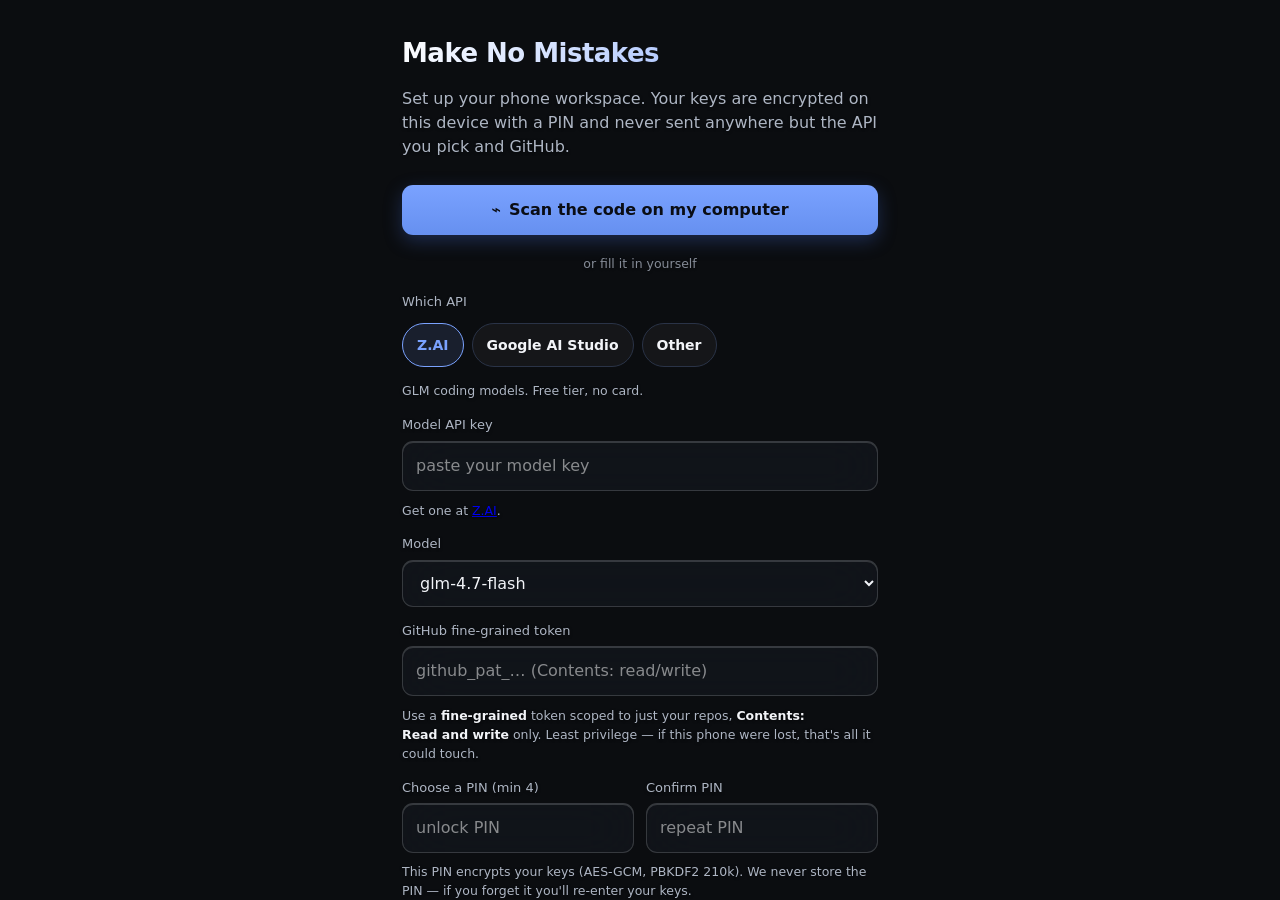
==== commit 56325c6a: "The phone's setup screen stops assuming z.ai Reported while installing the phone app again: the setu" ====
--- a/mobile/index.html
+++ b/mobile/index.html
@@ -46,8 +46,15 @@
        was lost to that guess. -->
   <meta name="mnm-build" content="dev" />
   <link rel="manifest" href="manifest.webmanifest" />
-  <link rel="icon" href="data:image/svg+xml,%3Csvg xmlns='http://www.w3.org/2000/svg' viewBox='0 0 32 32'%3E%3Crect width='32' height='32' rx='7' fill='%230b0d10'/%3E%3Cpath d='M8 21l4-10 4 7 4-7 4 10' fill='none' stroke='%237aa2ff' stroke-width='2.4' stroke-linecap='round' stroke-linejoin='round'/%3E%3C/svg%3E" />
-  <link rel="apple-touch-icon" href="data:image/svg+xml,%3Csvg xmlns='http://www.w3.org/2000/svg' viewBox='0 0 32 32'%3E%3Crect width='32' height='32' rx='7' fill='%230b0d10'/%3E%3Cpath d='M8 21l4-10 4 7 4-7 4 10' fill='none' stroke='%237aa2ff' stroke-width='2.4' stroke-linecap='round' stroke-linejoin='round'/%3E%3C/svg%3E" />
+  <!-- The same icon the desktop app uses, so one app does not look like two.
+       PNG and not SVG, deliberately: iOS ignores an SVG apple-touch-icon
+       entirely and falls back to a screenshot of the page, which is why the
+       home-screen icon never matched.
+       Full-bleed squares, also deliberately: iOS and Android mask the icon
+       into their own shape, so a pre-rounded one gets rounded twice and shows
+       the app's dark corners through the gap. -->
+  <link rel="icon" type="image/png" sizes="192x192" href="./icon-192.png" />
+  <link rel="apple-touch-icon" sizes="180x180" href="./icon-180.png" />
   <link rel="stylesheet" href="style.css" />
   <title>Make No Mistakes</title>
 </head>
@@ -59,7 +66,7 @@
     <section id="screen-setup" class="screen" hidden>
       <div class="pane">
         <h1 class="brand">Make&nbsp;No&nbsp;Mistakes</h1>
-        <p class="sub">Set up your phone workspace. Your keys are encrypted on this device with a PIN and never sent anywhere but the two services below.</p>
+        <p class="sub">Set up your phone workspace. Your keys are encrypted on this device with a PIN and never sent anywhere but the API you pick and GitHub.</p>
 
         <!-- Scanning happens HERE, inside the app, on purpose. Following a
              QR link opens the browser instead, and on iOS a home-screen app
@@ -70,20 +77,30 @@
         </button>
         <p class="hint scan-or">or fill it in yourself</p>
 
-        <label class="field">
-          <span>z.ai / model API key</span>
+        <!-- Which API, first: it decides the endpoint, the model names and
+             where the key comes from. This screen used to ask for a "z.ai /
+             model API key" and offer a base-URL menu with two z.ai entries in
+             it, so a phone set up by hand could not reach anything else --
+             including the one API that can do voice. -->
+        <div class="field">
+          <span>Which API</span>
+          <div id="setup-presets" class="api-presets"></div>
+          <small class="hint" id="setup-preset-note"></small>
+        </div>
+
+        <label class="field">
+          <span>Model API key</span>
           <input id="in-model-key" type="password" autocomplete="off" autocapitalize="off" spellcheck="false" placeholder="paste your model key" />
+          <small class="hint">Get one at <a id="setup-key-link" href="#" target="_blank" rel="noopener noreferrer">the provider's console</a>.</small>
         </label>
         <label class="field">
           <span>Model</span>
-          <input id="in-model" type="text" autocomplete="off" spellcheck="false" placeholder="glm-4.7-flash" value="glm-4.7-flash" />
-        </label>
-        <label class="field">
+          <select id="in-model-pick"></select>
+          <input id="in-model" type="text" autocomplete="off" spellcheck="false" placeholder="model id" hidden />
+        </label>
+        <label class="field" id="setup-url-field" hidden>
           <span>Model API base URL</span>
-          <select id="in-base-url">
-            <option value="https://api.z.ai/api/paas/v4">api.z.ai (international)</option>
-            <option value="https://open.bigmodel.cn/api/paas/v4">open.bigmodel.cn (mainland)</option>
-          </select>
+          <input id="in-base-url" type="url" autocomplete="off" autocapitalize="off" spellcheck="false" placeholder="https://…/v1" />
         </label>
 
         <label class="field">
@@ -386,6 +403,17 @@
                 phone, computer, or any device. GitHub only ever sees ciphertext.</span></div>
             <input id="set-sync" type="checkbox" class="toggle" />
           </div>
+          <div class="setting-block">
+            <!-- The other half of pairing. Scanning used to be reachable only
+                 from the first-run screen, so an API added on the computer
+                 after setup had no way to reach this phone at all -- which is
+                 the one thing pairing exists to do. -->
+            <button id="btn-scan-again" class="ghost" type="button" style="width:100%">
+              Scan a code from your computer
+            </button>
+            <p class="setting-hint">Sends over any APIs and keys you have added
+               since — merged with what is here, never replacing it.</p>
+          </div>
           <div class="setting-block" id="set-sync-pass-row" hidden>
             <button id="btn-change-syncpass" class="ghost" type="button" style="width:100%">Change sync passphrase</button>
           </div>
--- a/mobile/style.css
+++ b/mobile/style.css
@@ -703,3 +703,25 @@
 .voice-actions { display: flex; gap: 10px; justify-content: center; margin-top: 22px; }
 .voice-actions .btn { min-width: 104px; }
 .voice-btn { font-size: 17px; }
+/* Present but not usable. Hiding it entirely was the old behaviour, and a
+   feature that ships and then makes itself invisible cannot be told apart
+   from one that never arrived. */
+.voice-btn.unavailable { opacity: 0.35; }
+
+/* ---- which API, at setup ---------------------------------------------- */
+/* Chips rather than a dropdown: there are three, the choice decides what the
+   rest of the screen asks for, and a closed <select> hides the fact that
+   there is a choice at all -- which is how the phone spent this long looking
+   like a z.ai-only app. */
+.api-presets { display: flex; flex-wrap: wrap; gap: 8px; margin: 6px 0 4px; }
+.api-preset {
+  flex: 0 0 auto; padding: 9px 14px; border-radius: 999px;
+  border: 1px solid var(--stroke, #2a3347); background: rgba(255, 255, 255, 0.04);
+  color: var(--text, #e8ecf5); font-size: 14px; font-weight: 600;
+  /* 44px is the smallest thing a thumb hits reliably. */
+  min-height: 44px;
+}
+.api-preset.on {
+  border-color: var(--accent, #7aa2ff); color: var(--accent, #7aa2ff);
+  background: rgba(122, 162, 255, 0.12);
+}
